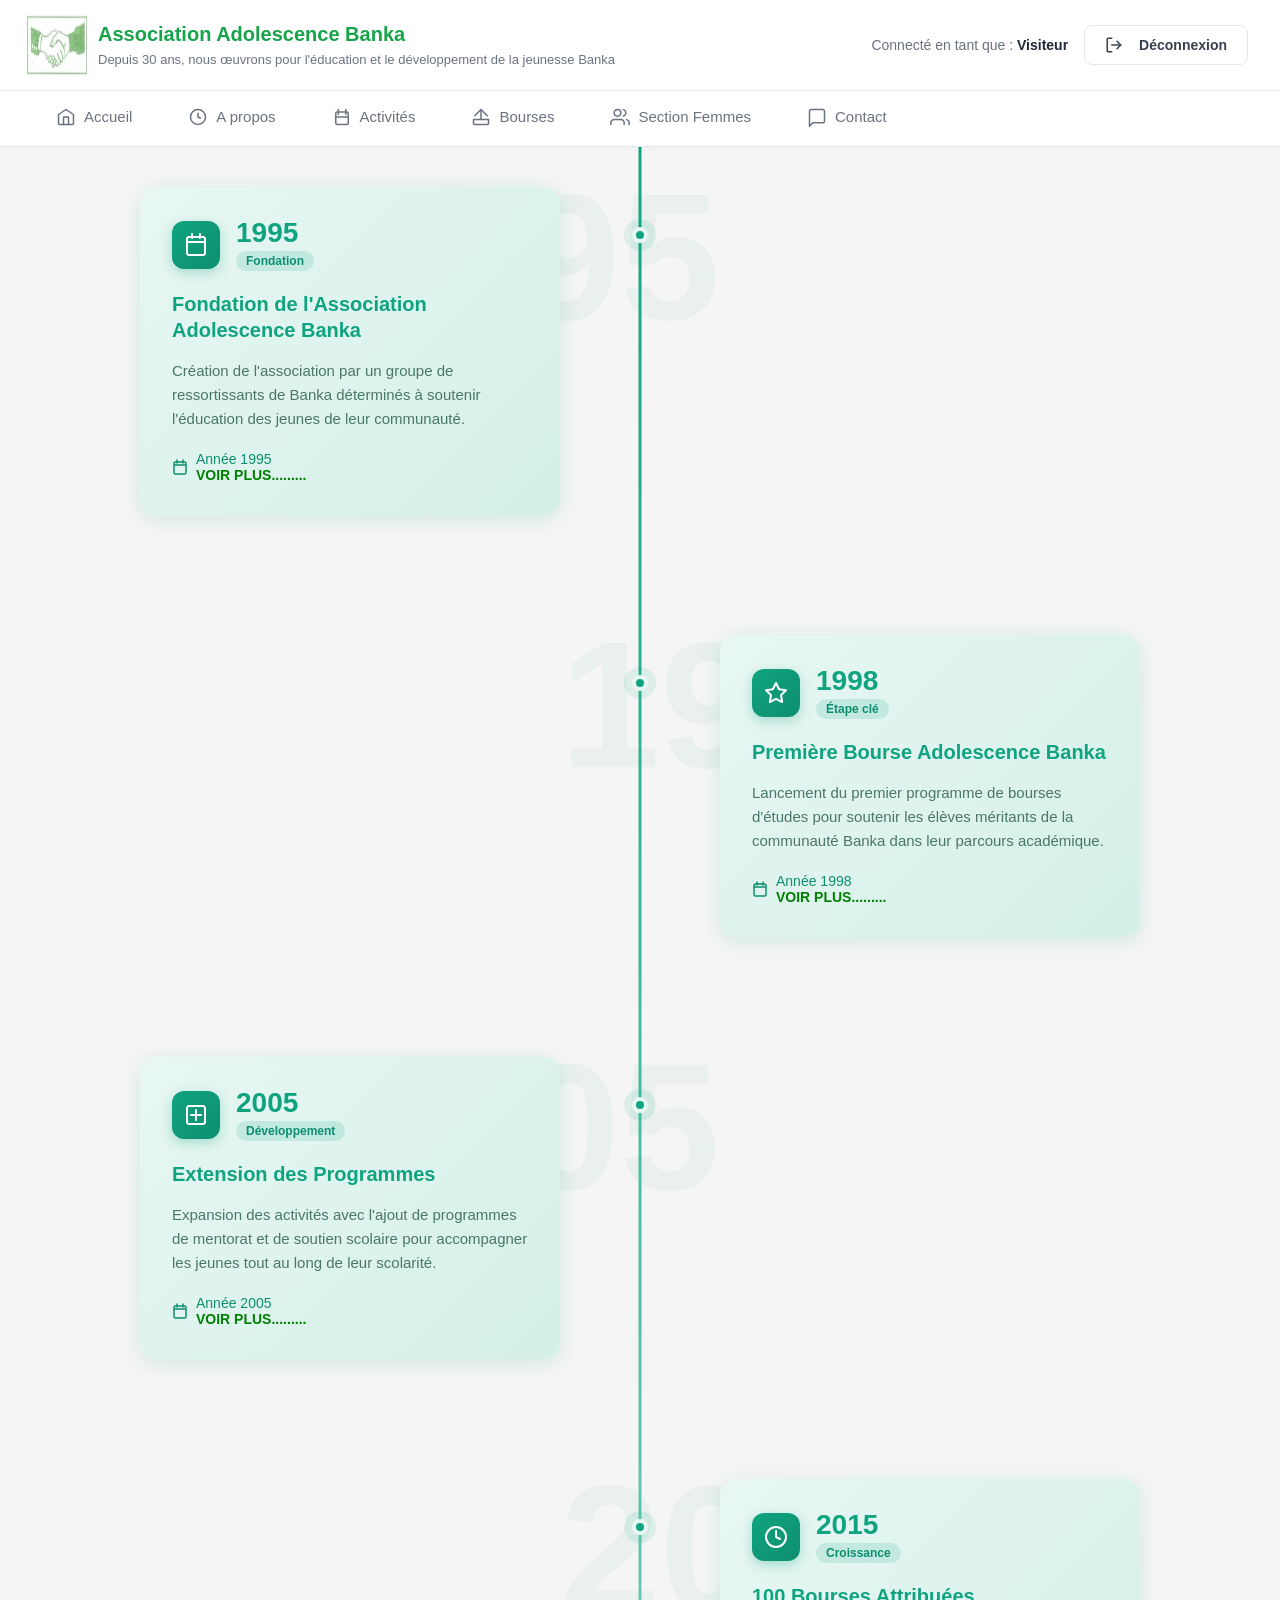
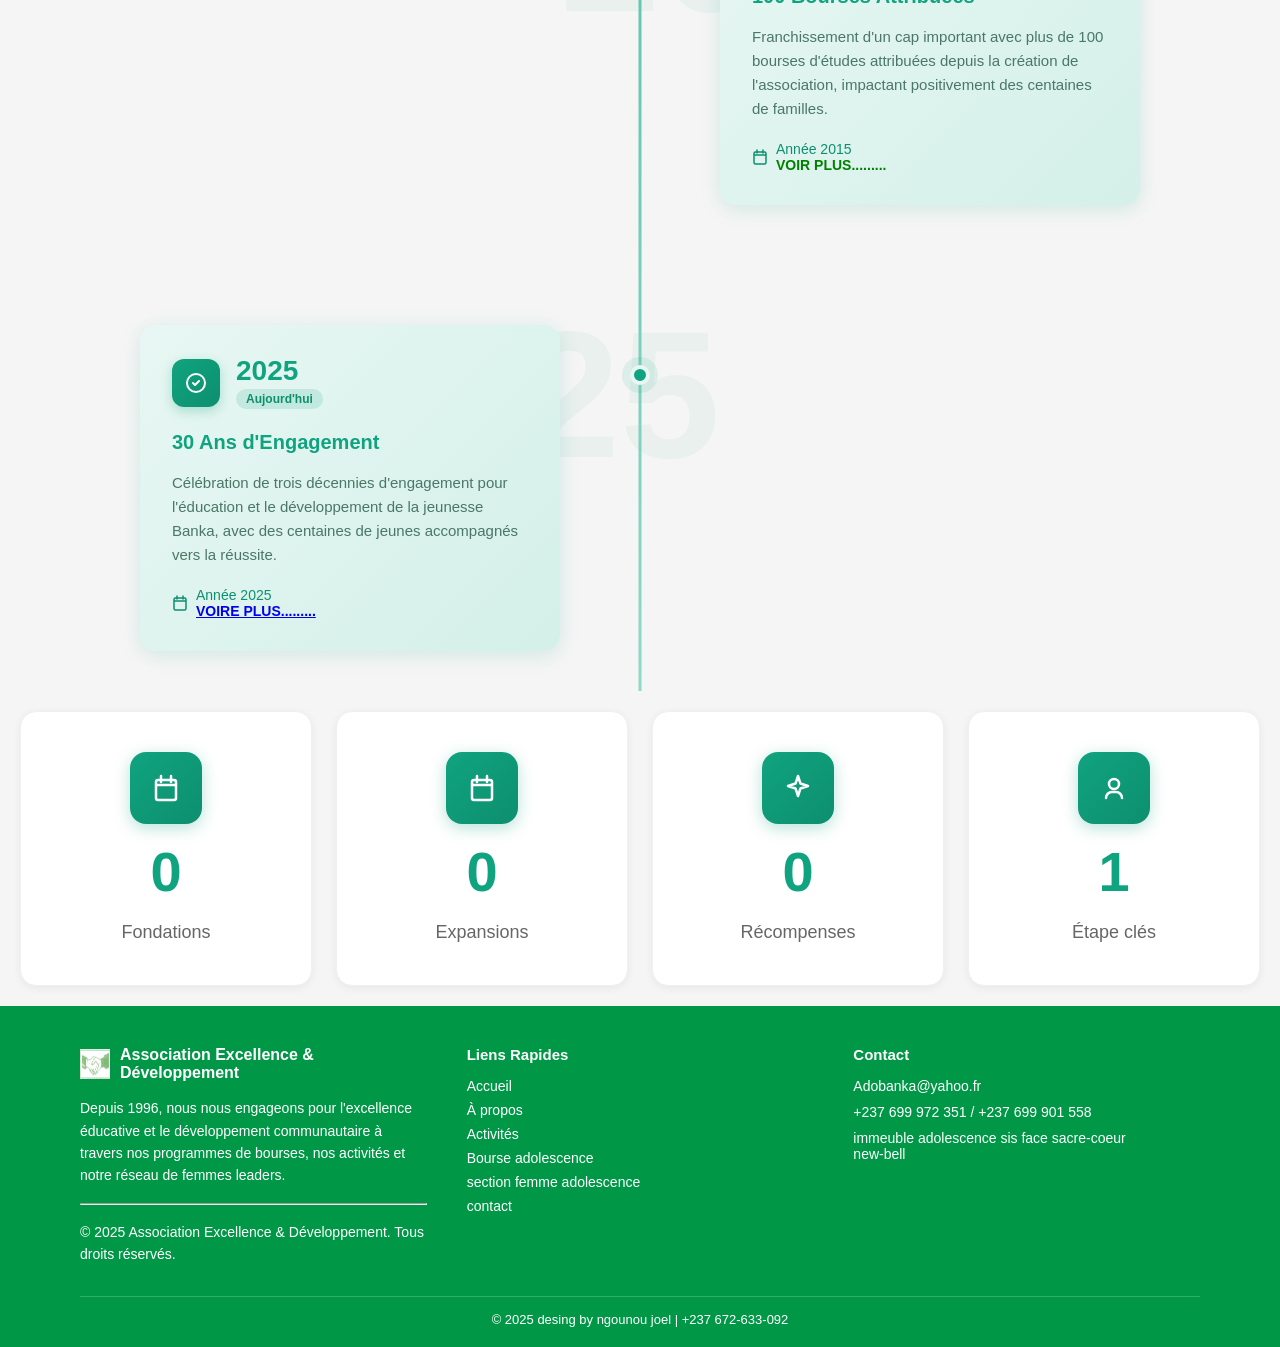
==== A propos-user.html @ 51fce4ed "Initial commit" ====
<!doctype html>
<html lang="fr">
  <head>
    <meta charset="UTF-8" />
    <meta name="viewport" content="width=device-width, initial-scale=1.0" />
    <title>historique Adolescence Banka</title>
    <link rel="stylesheet" href="A propos-user.css">
    <link rel="stylesheet" href="footer-header-user.css">
  </head>
  <body>
    <div id="app">
      <!-- Header -->
      <header class="header">
        <div class="header-container">
          <div class="logo-section">
            <div class="logo-icon">
              <img src="logo adolescence.jpg" alt="" srcset="">
            </div>
            <div class="logo-text">
              <h1 class="logo-title">Association Adolescence Banka</h1>
              <p class="logo-subtitle">Depuis 30 ans, nous œuvrons pour l'éducation et le développement de la jeunesse Banka</p>
            </div>
          </div>
          <div class="user-section">
            <span class="user-label">Connecté en tant que : <strong class="user-name">Visiteur</strong></span>
            <button class="logout-btn" id="logout-btn">
              <svg width="18" height="18" viewBox="0 0 18 18" fill="none" xmlns="http://www.w3.org/2000/svg">
                <path d="M6.75 2.25H3C2.58579 2.25 2.25 2.58579 2.25 3V15C2.25 15.4142 2.58579 15.75 3 15.75H6.75" stroke="currentColor" stroke-width="1.5" stroke-linecap="round" stroke-linejoin="round"/>
                <path d="M12 12.75L15.75 9L12 5.25" stroke="currentColor" stroke-width="1.5" stroke-linecap="round" stroke-linejoin="round"/>
                <path d="M15.75 9H6.75" stroke="currentColor" stroke-width="1.5" stroke-linecap="round" stroke-linejoin="round"/>
              </svg>
              Déconnexion
            </button>
          </div>
        </div>
      </header>

      <!-- Navigation -->
      <nav class="navigation">
        <div class="nav-container">
          <a href="accuille-user.html" class="nav-item active">
            <svg width="20" height="20" viewBox="0 0 20 20" fill="none" xmlns="http://www.w3.org/2000/svg">
              <path d="M2.5 7.5L10 2.5L17.5 7.5V16.25C17.5 16.5815 17.3683 16.8995 17.1339 17.1339C16.8995 17.3683 16.5815 17.5 16.25 17.5H3.75C3.41848 17.5 3.10054 17.3683 2.86612 17.1339C2.6317 16.8995 2.5 16.5815 2.5 16.25V7.5Z" stroke="currentColor" stroke-width="1.5" stroke-linecap="round" stroke-linejoin="round"/>
              <path d="M7.5 17.5V10H12.5V17.5" stroke="currentColor" stroke-width="1.5" stroke-linecap="round" stroke-linejoin="round"/>
            </svg>
            Accueil
          </a>
          <a href="A propos-user.html" class="nav-item">
            <svg width="20" height="20" viewBox="0 0 20 20" fill="none" xmlns="http://www.w3.org/2000/svg">
              <path d="M10 17.5C14.1421 17.5 17.5 14.1421 17.5 10C17.5 5.85786 14.1421 2.5 10 2.5C5.85786 2.5 2.5 5.85786 2.5 10C2.5 14.1421 5.85786 17.5 10 17.5Z" stroke="currentColor" stroke-width="1.5" stroke-linecap="round" stroke-linejoin="round"/>
              <path d="M10 6.25V10L12.5 11.25" stroke="currentColor" stroke-width="1.5" stroke-linecap="round" stroke-linejoin="round"/>
            </svg>
            A propos
          </a>
          <a href="Activiter-user.html" class="nav-item">
            <svg width="20" height="20" viewBox="0 0 20 20" fill="none" xmlns="http://www.w3.org/2000/svg">
              <rect x="3.75" y="5" width="12.5" height="12.5" rx="1.5" stroke="currentColor" stroke-width="1.5" stroke-linecap="round" stroke-linejoin="round"/>
              <path d="M13.75 2.5V7.5" stroke="currentColor" stroke-width="1.5" stroke-linecap="round" stroke-linejoin="round"/>
              <path d="M6.25 2.5V7.5" stroke="currentColor" stroke-width="1.5" stroke-linecap="round" stroke-linejoin="round"/>
              <path d="M3.75 10H16.25" stroke="currentColor" stroke-width="1.5" stroke-linecap="round" stroke-linejoin="round"/>
            </svg>
            Activités
          </a>
          <a href="bource-user.html" class="nav-item">
            <svg width="20" height="20" viewBox="0 0 20 20" fill="none" xmlns="http://www.w3.org/2000/svg">
              <path d="M16.25 8.75L10 2.5L3.75 8.75" stroke="currentColor" stroke-width="1.5" stroke-linecap="round" stroke-linejoin="round"/>
              <path d="M10 2.5V12.5" stroke="currentColor" stroke-width="1.5" stroke-linecap="round" stroke-linejoin="round"/>
              <path d="M2.5 12.5H17.5V16.25C17.5 16.5815 17.3683 16.8995 17.1339 17.1339C16.8995 17.3683 16.5815 17.5 16.25 17.5H3.75C3.41848 17.5 3.10054 17.3683 2.86612 17.1339C2.6317 16.8995 2.5 16.5815 2.5 16.25V12.5Z" stroke="currentColor" stroke-width="1.5" stroke-linecap="round" stroke-linejoin="round"/>
            </svg>
            Bourses
          </a>
          <a href="femmeadolescence-user.html" class="nav-item">
            <svg width="20" height="20" viewBox="0 0 20 20" fill="none" xmlns="http://www.w3.org/2000/svg">
              <path d="M14.1667 17.5V15.8333C14.1667 14.9493 13.8155 14.1014 13.1904 13.4763C12.5652 12.8512 11.7174 12.5 10.8333 12.5H4.16667C3.28261 12.5 2.43476 12.8512 1.80964 13.4763C1.18452 14.1014 0.833336 14.9493 0.833336 15.8333V17.5" stroke="currentColor" stroke-width="1.5" stroke-linecap="round" stroke-linejoin="round"/>
              <path d="M7.50001 9.16667C9.34096 9.16667 10.8333 7.67428 10.8333 5.83333C10.8333 3.99238 9.34096 2.5 7.50001 2.5C5.65906 2.5 4.16667 3.99238 4.16667 5.83333C4.16667 7.67428 5.65906 9.16667 7.50001 9.16667Z" stroke="currentColor" stroke-width="1.5" stroke-linecap="round" stroke-linejoin="round"/>
              <path d="M19.1667 17.5V15.8333C19.1661 15.0948 18.9204 14.3773 18.4679 13.7936C18.0154 13.2099 17.3819 12.793 16.6667 12.6083" stroke="currentColor" stroke-width="1.5" stroke-linecap="round" stroke-linejoin="round"/>
              <path d="M13.3333 2.60834C14.0503 2.79192 14.6858 3.20892 15.1396 3.79359C15.5935 4.37827 15.8398 5.09736 15.8398 5.8375C15.8398 6.57765 15.5935 7.29674 15.1396 7.88141C14.6858 8.46609 14.0503 8.88309 13.3333 9.06667" stroke="currentColor" stroke-width="1.5" stroke-linecap="round" stroke-linejoin="round"/>
            </svg>
            Section Femmes
          </a>
          <a href="contact-user.html" class="nav-item">
            <svg width="20" height="20" viewBox="0 0 20 20" fill="none" xmlns="http://www.w3.org/2000/svg">
              <path d="M17.5 14.1667C17.5 14.6087 17.3244 15.0326 17.0118 15.3452C16.6993 15.6577 16.2754 15.8333 15.8333 15.8333H5.83333L2.5 19.1667V4.16667C2.5 3.72464 2.67559 3.30072 2.98816 2.98816C3.30072 2.67559 3.72464 2.5 4.16667 2.5H15.8333C16.2754 2.5 16.6993 2.67559 17.0118 2.98816C17.3244 3.30072 17.5 3.72464 17.5 4.16667V14.1667Z" stroke="currentColor" stroke-width="1.5" stroke-linecap="round" stroke-linejoin="round"/>
            </svg>
            Contact
          </a>
        </div>
      </nav>

       <div class="timeline">
        <div class="timeline-item">
          <div class="timeline-marker"></div>
          <div class="timeline-content left">
            <div class="timeline-card">
              <div class="card-header">
                <div class="card-icon">
                  <svg width="24" height="24" viewBox="0 0 24 24" fill="none" xmlns="http://www.w3.org/2000/svg">
                    <rect x="3" y="4" width="18" height="18" rx="2" stroke="white" stroke-width="2"/>
                    <line x1="3" y1="9" x2="21" y2="9" stroke="white" stroke-width="2"/>
                    <line x1="8" y1="1" x2="8" y2="5" stroke="white" stroke-width="2" stroke-linecap="round"/>
                    <line x1="16" y1="1" x2="16" y2="5" stroke="white" stroke-width="2" stroke-linecap="round"/>
                  </svg>
                </div>
                <div class="card-year-label">
                  <span class="year-number">1995</span>
                  <span class="year-badge">Fondation</span>
                </div>
              </div>

              <h3 class="card-title">Fondation de l'Association Adolescence Banka</h3>

              <p class="card-description">
                Création de l'association par un groupe de ressortissants de Banka déterminés à soutenir l'éducation des jeunes de leur communauté.
              </p>

              <div class="card-footer">
                <svg width="16" height="16" viewBox="0 0 16 16" fill="none" xmlns="http://www.w3.org/2000/svg">
                  <rect x="2" y="3" width="12" height="12" rx="1.5" stroke="currentColor" stroke-width="1.5"/>
                  <line x1="2" y1="6" x2="14" y2="6" stroke="currentColor" stroke-width="1.5"/>
                  <line x1="5" y1="1" x2="5" y2="4" stroke="currentColor" stroke-width="1.5" stroke-linecap="round"/>
                  <line x1="11" y1="1" x2="11" y2="4" stroke="currentColor" stroke-width="1.5" stroke-linecap="round"/>
                </svg>
                 <STRong><span class="card-date">Année 1995</span><p><a href="#" style="text-decoration: none; color:green;"> VOIR PLUS.........</a></p></STRong>
              </div>
            </div>
            <div class="timeline-year-bg">1995</div>
          </div>
        </div>

        <div class="timeline-item">
          <div class="timeline-marker"></div>
          <div class="timeline-content right">
            <div class="timeline-card">
              <div class="card-header">
                <div class="card-icon">
                  <svg width="24" height="24" viewBox="0 0 24 24" fill="none" xmlns="http://www.w3.org/2000/svg">
                    <path d="M12 2L15.09 8.26L22 9.27L17 14.14L18.18 21.02L12 17.77L5.82 21.02L7 14.14L2 9.27L8.91 8.26L12 2Z" stroke="white" stroke-width="2" stroke-linecap="round" stroke-linejoin="round"/>
                  </svg>
                </div>
                <div class="card-year-label">
                  <span class="year-number">1998</span>
                  <span class="year-badge">Étape clé</span>
                </div>
              </div>

              <h3 class="card-title">Première Bourse Adolescence Banka</h3>

              <p class="card-description">
                Lancement du premier programme de bourses d'études pour soutenir les élèves méritants de la communauté Banka dans leur parcours académique.
              </p>

              <div class="card-footer">
                <svg width="16" height="16" viewBox="0 0 16 16" fill="none" xmlns="http://www.w3.org/2000/svg">
                  <rect x="2" y="3" width="12" height="12" rx="1.5" stroke="currentColor" stroke-width="1.5"/>
                  <line x1="2" y1="6" x2="14" y2="6" stroke="currentColor" stroke-width="1.5"/>
                  <line x1="5" y1="1" x2="5" y2="4" stroke="currentColor" stroke-width="1.5" stroke-linecap="round"/>
                  <line x1="11" y1="1" x2="11" y2="4" stroke="currentColor" stroke-width="1.5" stroke-linecap="round"/>
                </svg>
                <STRong><span class="card-date">Année 1998</span><p><a href="#" style="text-decoration: none; color:green;">VOIR PLUS.........</a></p></STRong>
              </div>
            </div>
            <div class="timeline-year-bg">1998</div>
          </div>
        </div>

        <div class="timeline-item">
          <div class="timeline-marker"></div>
          <div class="timeline-content left">
            <div class="timeline-card">
              <div class="card-header">
                <div class="card-icon">
                  <svg width="24" height="24" viewBox="0 0 24 24" fill="none" xmlns="http://www.w3.org/2000/svg">
                    <path d="M19 21H5C4.46957 21 3.96086 20.7893 3.58579 20.4142C3.21071 20.0391 3 19.5304 3 19V5C3 4.46957 3.21071 3.96086 3.58579 3.58579C3.96086 3.21071 4.46957 3 5 3H19C19.5304 3 20.0391 3.21071 20.4142 3.58579C20.7893 3.96086 21 4.46957 21 5V19C21 19.5304 20.7893 20.0391 20.4142 20.4142C20.0391 20.7893 19.5304 21 19 21Z" stroke="white" stroke-width="2"/>
                    <path d="M12 7V17M7 12H17" stroke="white" stroke-width="2" stroke-linecap="round"/>
                  </svg>
                </div>
                <div class="card-year-label">
                  <span class="year-number">2005</span>
                  <span class="year-badge">Développement</span>
                </div>
              </div>

              <h3 class="card-title">Extension des Programmes</h3>

              <p class="card-description">
                Expansion des activités avec l'ajout de programmes de mentorat et de soutien scolaire pour accompagner les jeunes tout au long de leur scolarité.
              </p>

              <div class="card-footer">
                <svg width="16" height="16" viewBox="0 0 16 16" fill="none" xmlns="http://www.w3.org/2000/svg">
                  <rect x="2" y="3" width="12" height="12" rx="1.5" stroke="currentColor" stroke-width="1.5"/>
                  <line x1="2" y1="6" x2="14" y2="6" stroke="currentColor" stroke-width="1.5"/>
                  <line x1="5" y1="1" x2="5" y2="4" stroke="currentColor" stroke-width="1.5" stroke-linecap="round"/>
                  <line x1="11" y1="1" x2="11" y2="4" stroke="currentColor" stroke-width="1.5" stroke-linecap="round"/>
                </svg>
                <STRong><span class="card-date">Année 2005</span><p><a href="#" style="text-decoration: none; color:green;">VOIR PLUS.........</a></p></STRong>
              </div>
            </div>
            <div class="timeline-year-bg">2005</div>
          </div>
        </div>

        <div class="timeline-item">
          <div class="timeline-marker"></div>
          <div class="timeline-content right">
            <div class="timeline-card">
              <div class="card-header">
                <div class="card-icon">
                  <svg width="24" height="24" viewBox="0 0 24 24" fill="none" xmlns="http://www.w3.org/2000/svg">
                    <circle cx="12" cy="12" r="10" stroke="white" stroke-width="2"/>
                    <path d="M12 6V12L16 14" stroke="white" stroke-width="2" stroke-linecap="round"/>
                  </svg>
                </div>
                <div class="card-year-label">
                  <span class="year-number">2015</span>
                  <span class="year-badge">Croissance</span>
                </div>
              </div>

              <h3 class="card-title">100 Bourses Attribuées</h3>

              <p class="card-description">
                Franchissement d'un cap important avec plus de 100 bourses d'études attribuées depuis la création de l'association, impactant positivement des centaines de familles.
              </p>

              <div class="card-footer">
                <svg width="16" height="16" viewBox="0 0 16 16" fill="none" xmlns="http://www.w3.org/2000/svg">
                  <rect x="2" y="3" width="12" height="12" rx="1.5" stroke="currentColor" stroke-width="1.5"/>
                  <line x1="2" y1="6" x2="14" y2="6" stroke="currentColor" stroke-width="1.5"/>
                  <line x1="5" y1="1" x2="5" y2="4" stroke="currentColor" stroke-width="1.5" stroke-linecap="round"/>
                  <line x1="11" y1="1" x2="11" y2="4" stroke="currentColor" stroke-width="1.5" stroke-linecap="round"/>
                </svg>
                <STRong><span class="card-date">Année 2015</span><p><a href="#" style="text-decoration: none; color:green;">VOIR PLUS.........</a></p></STRong>
              </div>
            </div>
            <div class="timeline-year-bg">2015</div>
          </div>
        </div>

        <div class="timeline-item">
          <div class="timeline-marker active"></div>
          <div class="timeline-content left">
            <div class="timeline-card">
              <div class="card-header">
                <div class="card-icon">
                  <svg width="24" height="24" viewBox="0 0 24 24" fill="none" xmlns="http://www.w3.org/2000/svg">
                    <path d="M21 12C21 16.9706 16.9706 21 12 21C7.02944 21 3 16.9706 3 12C3 7.02944 7.02944 3 12 3C16.9706 3 21 7.02944 21 12Z" stroke="white" stroke-width="2"/>
                    <path d="M9 12L11 14L15 10" stroke="white" stroke-width="2" stroke-linecap="round" stroke-linejoin="round"/>
                  </svg>
                </div>
                <div class="card-year-label">
                  <span class="year-number">2025</span>
                  <span class="year-badge">Aujourd'hui</span>
                </div>
              </div>

              <h3 class="card-title">30 Ans d'Engagement</h3>

              <p class="card-description">
                Célébration de trois décennies d'engagement pour l'éducation et le développement de la jeunesse Banka, avec des centaines de jeunes accompagnés vers la réussite.
              </p>

              <div class="card-footer">
                <svg width="16" height="16" viewBox="0 0 16 16" fill="none" xmlns="http://www.w3.org/2000/svg">
                  <rect x="2" y="3" width="12" height="12" rx="1.5" stroke="currentColor" stroke-width="1.5"/>
                  <line x1="2" y1="6" x2="14" y2="6" stroke="currentColor" stroke-width="1.5"/>
                  <line x1="5" y1="1" x2="5" y2="4" stroke="currentColor" stroke-width="1.5" stroke-linecap="round"/>
                  <line x1="11" y1="1" x2="11" y2="4" stroke="currentColor" stroke-width="1.5" stroke-linecap="round"/>
                </svg>
                <STRong><span class="card-date">Année 2025</span><p><a href="#">VOIRE PLUS.........</a></p></STRong>
              </div>
            </div>
            <div class="timeline-year-bg">2025</div>
          </div>
        </div>
      </div>
    </main>
        <main class="stats-container">
      <div class="stats-grid">
        <div class="stat-card">
          <div class="stat-icon">
            <svg width="32" height="32" viewBox="0 0 32 32" fill="none" xmlns="http://www.w3.org/2000/svg">
              <rect x="6" y="8" width="20" height="20" rx="2" stroke="white" stroke-width="2.5"/>
              <line x1="6" y1="13" x2="26" y2="13" stroke="white" stroke-width="2.5"/>
              <line x1="11" y1="4" x2="11" y2="10" stroke="white" stroke-width="2.5" stroke-linecap="round"/>
              <line x1="21" y1="4" x2="21" y2="10" stroke="white" stroke-width="2.5" stroke-linecap="round"/>
            </svg>
          </div>
          <div class="stat-number">1</div>
          <div class="stat-label">Fondations</div>
        </div>

        <div class="stat-card">
          <div class="stat-icon">
            <svg width="32" height="32" viewBox="0 0 32 32" fill="none" xmlns="http://www.w3.org/2000/svg">
              <rect x="6" y="8" width="20" height="20" rx="2" stroke="white" stroke-width="2.5"/>
              <line x1="6" y1="13" x2="26" y2="13" stroke="white" stroke-width="2.5"/>
              <line x1="11" y1="4" x2="11" y2="10" stroke="white" stroke-width="2.5" stroke-linecap="round"/>
              <line x1="21" y1="4" x2="21" y2="10" stroke="white" stroke-width="2.5" stroke-linecap="round"/>
            </svg>
          </div>
          <div class="stat-number">2</div>
          <div class="stat-label">Expansions</div>
        </div>

        <div class="stat-card">
          <div class="stat-icon">
            <svg width="32" height="32" viewBox="0 0 32 32" fill="none" xmlns="http://www.w3.org/2000/svg">
              <path d="M16 4L18.472 11.528L26 14L18.472 16.472L16 24L13.528 16.472L6 14L13.528 11.528L16 4Z" stroke="white" stroke-width="2.5" stroke-linecap="round" stroke-linejoin="round"/>
            </svg>
          </div>
          <div class="stat-number">2</div>
          <div class="stat-label">Récompenses</div>
        </div>

        <div class="stat-card">
          <div class="stat-icon">
            <svg width="32" height="32" viewBox="0 0 32 32" fill="none" xmlns="http://www.w3.org/2000/svg">
              <circle cx="16" cy="12" r="5" stroke="white" stroke-width="2.5"/>
              <path d="M8 26C8 22.6863 10.6863 20 14 20H18C21.3137 20 24 22.6863 24 26" stroke="white" stroke-width="2.5" stroke-linecap="round"/>
            </svg>
          </div>
          <div class="stat-number">4</div>
          <div class="stat-label">Étape clés</div>
        </div>
      </div>
    </main>
  
 <!-- Footer -->
<footer>
  <div class="footer-container">
    <!-- Bloc logo + description -->
    <div class="footer-about">
      <div class="footer-logo">
        <img src="logo adolescence.jpg" alt="" srcset="">
        <span>Association Excellence & Développement</span>
      </div>
      <p>
        Depuis 1996, nous nous engageons pour l'excellence éducative et le développement
        communautaire à travers nos programmes de bourses, nos activités et notre réseau
        de femmes leaders.
      </p><br/><hr/><br/>
      <p>&copy; 2025 Association Excellence & Développement. Tous droits réservés.</p>
    </div>

    <!-- Liens rapides -->
    <div class="footer-links">
      <h4>Liens Rapides</h4>
      <ul>
        <li><a href="accuille-user.html">Accueil</a></li>
        <li><a href="A propos-user.html">À propos</a></li>
        <li><a href="Activiter-user.html">Activités</a></li>
        <li><a href="bource-user.html">Bourse adolescence</a></li>
        <li><a href="femmeadolescence-user.html">section femme adolescence</a></li>
        <li><a href="contact-user.html">contact</a></li>
      </ul>
    </div>

    <!-- Contact -->
    <div class="footer-contact">
      <h4>Contact</h4>
      <p>Adobanka@yahoo.fr</p>
      <p>+237 699 972 351 / +237 699 901 558</p>
      <p>immeuble adolescence sis face  sacre-coeur<br>new-bell</p>
    </div>
  </div>

  <!-- Copyright -->
  <div class="footer-bottom">
    <p>&copy; 2025 desing by ngounou joel | +237 672-633-092</p>
  </div>
</footer>

<script src="a propos-user.js"></script>
<script src="footer-header-user.js"></script>
</body>
</html>
---- A propos-user.css ----
histoire-container {
  max-width: 1200px;
  margin: 0 auto;
  padding: 60px 24px 80px;
}

.histoire-header {
  text-align: center;
  margin-bottom: 80px;
}

.histoire-title {
  font-size: 48px;
  font-weight: 600;
  color: #10A37F;
  margin-bottom: 16px;
  line-height: 1.2;
}

.histoire-subtitle {
  font-size: 16px;
  color: #666;
  line-height: 1.6;
  max-width: 700px;
  margin: 0 auto;
}

.timeline {
  position: relative;
  max-width: 1000px;
  margin: 0 auto;
  padding: 40px 0;
}

.timeline::before {
  content: '';
  position: absolute;
  left: 50%;
  transform: translateX(-50%);
  top: 0;
  bottom: 0;
  width: 3px;
  background: linear-gradient(to bottom, #10A37F 0%, #8FD9C6 100%);
}

.timeline-item {
  position: relative;
  margin-bottom: 120px;
}

.timeline-item:last-child {
  margin-bottom: 0;
}

.timeline-marker {
  position: absolute;
  left: 50%;
  top: 40px;
  transform: translateX(-50%);
  width: 16px;
  height: 16px;
  border-radius: 50%;
  background-color: #10A37F;
  border: 4px solid #E8F7F3;
  z-index: 10;
  box-shadow: 0 0 0 8px rgba(16, 163, 127, 0.1);
}

.timeline-marker.active {
  width: 20px;
  height: 20px;
  animation: pulse 2s infinite;
}

@keyframes pulse {
  0%, 100% {
    box-shadow: 0 0 0 8px rgba(16, 163, 127, 0.1);
  }
  50% {
    box-shadow: 0 0 0 16px rgba(16, 163, 127, 0.1);
  }
}

.timeline-content {
  position: relative;
  width: 48%;
}

.timeline-content.left {
  margin-right: auto;
  padding-right: 60px;
}

.timeline-content.right {
  margin-left: auto;
  padding-left: 60px;
}

.timeline-card {
  background: linear-gradient(135deg, #E8F7F3 0%, #D4F0E9 100%);
  border-radius: 16px;
  padding: 32px;
  box-shadow: 0 4px 20px rgba(16, 163, 127, 0.15);
  position: relative;
  transition: transform 0.3s, box-shadow 0.3s;
}

.timeline-card:hover {
  transform: translateY(-4px);
  box-shadow: 0 8px 30px rgba(16, 163, 127, 0.25);
}

.card-header {
  display: flex;
  align-items: center;
  gap: 16px;
  margin-bottom: 20px;
}

.card-icon {
  width: 48px;
  height: 48px;
  background: linear-gradient(135deg, #10A37F 0%, #0D8F6F 100%);
  border-radius: 12px;
  display: flex;
  align-items: center;
  justify-content: center;
  flex-shrink: 0;
  box-shadow: 0 4px 12px rgba(16, 163, 127, 0.3);
}

.card-year-label {
  display: flex;
  flex-direction: column;
  gap: 4px;
}

.year-number {
  font-size: 28px;
  font-weight: 700;
  color: #10A37F;
  line-height: 1;
}

.year-badge {
  font-size: 12px;
  font-weight: 600;
  color: #0D8F6F;
  background-color: rgba(16, 163, 127, 0.15);
  padding: 3px 10px;
  border-radius: 12px;
  display: inline-block;
  width: fit-content;
}

.card-title {
  font-size: 20px;
  font-weight: 600;
  color: #10A37F;
  margin-bottom: 16px;
  line-height: 1.3;
}

.card-description {
  font-size: 15px;
  color: #4A7766;
  line-height: 1.6;
  margin-bottom: 20px;
}

.card-footer {
  display: flex;
  align-items: center;
  gap: 8px;
  color: #0D8F6F;
  font-size: 14px;
}

.card-footer svg {
  width: 16px;
  height: 16px;
  color: #0D8F6F;
}

.card-date {
  font-weight: 500;
}

.timeline-year-bg {
  position: absolute;
  font-size: 180px;
  font-weight: 900;
  color: rgba(16, 163, 127, 0.05);
  z-index: -1;
  user-select: none;
  pointer-events: none;
  line-height: 1;
}

.timeline-content.left .timeline-year-bg {
  right: -100px;
  top: -20px;
}

.timeline-content.right .timeline-year-bg {
  left: -100px;
  top: -20px;
}

.stats-container {
  width: 100%;
  max-width: 1400px;
  margin: 0 auto;
}

.stats-grid {
  display: grid;
  grid-template-columns: repeat(auto-fit, minmax(280px, 1fr));
  gap: 24px;
  padding: 20px;
}

.stat-card {
  background: white;
  border-radius: 16px;
  padding: 40px 32px;
  display: flex;
  flex-direction: column;
  align-items: center;
  gap: 20px;
  box-shadow: 0 2px 8px rgba(0, 0, 0, 0.06);
  transition: all 0.3s ease;
  border: 1px solid #f0f0f0;
}

.stat-card:hover {
  transform: translateY(-4px);
  box-shadow: 0 8px 24px rgba(16, 163, 127, 0.15);
  border-color: #10A37F;
}

.stat-icon {
  width: 72px;
  height: 72px;
  background: linear-gradient(135deg, #10A37F 0%, #0D8F6F 100%);
  border-radius: 16px;
  display: flex;
  align-items: center;
  justify-content: center;
  box-shadow: 0 4px 16px rgba(16, 163, 127, 0.3);
  transition: transform 0.3s ease;
}

.stat-card:hover .stat-icon {
  transform: scale(1.05);
}

.stat-icon svg {
  width: 32px;
  height: 32px;
}

.stat-number {
  font-size: 56px;
  font-weight: 700;
  color: #10A37F;
  line-height: 1;
  transition: transform 0.3s ease;
}

.stat-card:hover .stat-number {
  transform: scale(1.1);
}

.stat-label {
  font-size: 18px;
  font-weight: 500;
  color: #666;
  text-align: center;
  line-height: 1.4;
}

@media (max-width: 1024px) {
  .stats-grid {
    grid-template-columns: repeat(2, 1fr);
  }
}

@media (max-width: 640px) {
  .stats-grid {
    grid-template-columns: 1fr;
    gap: 16px;
    padding: 10px;
  }

  .stat-card {
    padding: 32px 24px;
  }

  .stat-icon {
    width: 64px;
    height: 64px;
  }

  .stat-icon svg {
    width: 28px;
    height: 28px;
  }

  .stat-number {
    font-size: 48px;
  }

  .stat-label {
    font-size: 16px;
  }
}

@keyframes fadeInUp {
  from {
    opacity: 0;
    transform: translateY(30px);
  }
  to {
    opacity: 1;
    transform: translateY(0);
  }
}

.stat-card {
  animation: fadeInUp 0.6s ease backwards;
}

.stat-card:nth-child(1) {
  animation-delay: 0.1s;
}

.stat-card:nth-child(2) {
  animation-delay: 0.2s;
}

.stat-card:nth-child(3) {
  animation-delay: 0.3s;
}

.stat-card:nth-child(4) {
  animation-delay: 0.4s;
}


@media (max-width: 768px) {
  .histoire-title {
    font-size: 32px;
  }

  .histoire-subtitle {
    font-size: 14px;
  }

  .timeline::before {
    left: 24px;
  }

  .timeline-marker {
    left: 24px;
  }

  .timeline-item {
    margin-bottom: 80px;
  }

  .timeline-content {
    width: 100%;
    padding-left: 60px;
    padding-right: 0;
  }

  .timeline-content.left,
  .timeline-content.right {
    margin: 0;
    padding-left: 60px;
    padding-right: 0;
  }

  .timeline-card {
    padding: 24px;
  }

  .card-header {
    flex-direction: column;
    align-items: flex-start;
    gap: 12px;
  }

  .year-number {
    font-size: 24px;
  }

  .card-title {
    font-size: 18px;
  }

  .card-description {
    font-size: 14px;
  }

  .timeline-year-bg {
    display: none;
  }
}

@media (max-width: 480px) {
  .histoire-container {
    padding: 40px 16px 60px;
  }

  .histoire-header {
    margin-bottom: 60px;
  }

  .histoire-title {
    font-size: 28px;
  }

  .card-icon {
    width: 40px;
    height: 40px;
  }

  .card-icon svg {
    width: 20px;
    height: 20px;
  }
}
---- footer-header-user.css ----
*{
  margin: 0;
  padding: 0;
  box-sizing: border-box;
}

.navigation {
  background: white;
  border-bottom: 1px solid #E5E7EB;
  position: sticky;
  top: 0;
  z-index: 100;
  box-shadow: 0 2px 4px rgba(0, 0, 0, 0.02);
}

.nav-container {
  max-width: 1400px;
  margin: 0 auto;
  padding: 0 32px;
  display: flex;
  gap: 8px;
  overflow-x: auto;
  scrollbar-width: none;
}

.nav-container::-webkit-scrollbar {
  display: none;
}

.nav-item {
  display: flex;
  align-items: center;
  gap: 8px;
  padding: 16px 24px;
  font-size: 15px;
  font-weight: 500;
  color: #6B7280;
  text-decoration: none;
  border-bottom: 3px solid transparent;
  transition: all 0.2s ease;
  white-space: nowrap;
  position: relative;
}

.nav-item:hover {
  color: #16A34A;
  background: #F0FDF4;
}

.nav-item.active {
  background: #16A34A;
  color: white;
  border-radius: 12px;
  margin: 8px 0;
  padding: 16px 24px;
  border-bottom: none;
}

.nav-item.active svg {
  stroke: white;
}
.user-section {
  display: flex;
  align-items: center;
  gap: 1rem;
  flex-shrink: 0;
}

.user-label {
  font-size: 14px;
  color: #6B7280;
  white-space: nowrap;
}

.user-name {
  color: #1F2937;
  font-weight: 600;
}

.logout-btn {
  display: flex;
  align-items: center;
  gap: 1rem;
  padding: 10px 20px;
  background: white;
  border: 1.5px solid #E5E7EB;
  border-radius: 8px;
  font-size: 14px;
  font-weight: 600;
  color: #374151;
  cursor: pointer;
  transition: all 0.2s ease;
  white-space: nowrap;
}

.logout-btn:hover {
  background: #FEF2F2;
  border-color: #FCA5A5;
  color: #DC2626;
  transform: translateY(-1px);
  box-shadow: 0 4px 8px rgba(0, 0, 0, 0.08);
}

.logout-btn svg {
  transition: transform 0.2s ease;
}

.logout-btn:hover svg {
  transform: translateX(2px);
}

body {
  font-family: -apple-system, BlinkMacSystemFont, 'Segoe UI', Roboto, 'Helvetica Neue', Arial, sans-serif;
  background: #F5F5F5;
  min-height: 100vh;
}

#app {
  min-height: 100vh;
  display: flex;
  flex-direction: column;
}

.header {
  background: white;
  border-bottom: 1px solid #E5E7EB;
  padding: 20px 0;
}

.header-container {
  max-width: 1400px;
  margin: 0 auto;
  padding: 0 32px;
  display: flex;
  justify-content: space-between;
  align-items: center;
  gap: 24px;
}

.logo-section {
  display: flex;
  align-items: center;
  gap: 16px;
  flex: 1;
}

.logo-icon {
  flex-shrink: 0;
  width: 50px;
  height: 50px;
  background: #16A34A;
  border-radius: 12px;
  display: flex;
  align-items: center;
  justify-content: center;
  transition: transform 0.3s ease;
}

.logo-icon img{
  height: 60px;
  width: 60px;
}

.logo-icon:hover {
  transform: rotate(5deg) scale(1.05);
}

.logo-text {
  flex: 1;
  min-width: 0;
}

.logo-title {
  font-size: 20px;
  font-weight: 600;
  color: #16A34A;
  margin: 0;
  line-height: 1.3;
}

.logo-subtitle {
  font-size: 13px;
  color: #6B7280;
  margin: 4px 0 0 0;
  line-height: 1.4;
}
/* Footer */
footer {
  background: #009846; /* vert principal */
  color: #fff;
  padding: 40px 80px 20px;
  font-size: 14px;
}

.footer-container {
  display: flex;
  justify-content: space-between;
  align-items: flex-start;
  flex-wrap: wrap;
  gap: 40px;
}

.footer-about {
  flex: 1;
  min-width: 250px;
}

.footer-logo {
  display: flex;
  align-items: center;
  margin-bottom: 15px;
}

.footer-logo img {
  width: 30px;
  height: 30px;
  margin-right: 10px;
}

.footer-logo span {
  font-size: 16px;
  font-weight: bold;
}

.footer-about p {
  line-height: 1.6;
  font-size: 14px;
}

.footer-links,
.footer-contact {
  flex: 1;
  min-width: 200px;
}

.footer-links h4,
.footer-contact h4 {
  font-size: 15px;
  font-weight: bold;
  margin-bottom: 15px;
}

.footer-links ul {
  list-style: none;
}

.footer-links ul li {
  margin-bottom: 8px;
}

.footer-links ul li a {
  color: #fff;
  text-decoration: none;
  transition: 0.3s;
}

.footer-links ul li a:hover {
  text-decoration: underline;
}

.footer-contact p {
  margin-bottom: 10px;
}

.footer-bottom {
  margin-top: 30px;
  text-align: center;
  font-size: 13px;
  border-top: 1px solid rgba(255, 255, 255, 0.2);
  padding-top: 15px;
}

/* --- Animation de transition de page --- */
.page-transition {
  position: fixed;
  top: 0; left: 0; width: 100vw; height: 100vh;
  background: linear-gradient(90deg, #E8F5E9 0%, #4CAF50 100%);
  z-index: 9999;
  pointer-events: none;
  opacity: 0;
  transform: translateX(0);
  transition: opacity 0.5s, transform 0.7s cubic-bezier(.77,0,.18,1);
  display: flex;
  align-items: center;
  justify-content: center;
}

.page-transition.active {
  opacity: 1;
  transform: translateX(0);
  pointer-events: auto;
}

.page-transition-leave {
  opacity: 1;
  transform: translateX(0);
  animation: pageLeave 0.7s forwards;
}

@keyframes pageLeave {
  0% { opacity: 1; transform: translateX(0);}
  60% { opacity: 1; transform: translateX(-10vw);}
  100% { opacity: 0; transform: translateX(-100vw);}
}

.page-transition-enter {
  opacity: 0;
  transform: translateX(100vw);
  animation: pageEnter 0.7s forwards;
}

@keyframes pageEnter {
  0% { opacity: 0; transform: translateX(100vw);}
  40% { opacity: 1; transform: translateX(10vw);}
  100% { opacity: 1; transform: translateX(0);}
}

/* Optionnel : texte ou icône au centre pendant la transition */
.page-transition-content {
  font-size: 2em;
  color: #388E3C;
  font-weight: 700;
  letter-spacing: 2px;
  opacity: 0.8;
}

/* --- Couleurs de fond selon l'onglet/page --- */
body.page-accueil {
  background: linear-gradient(135deg, #E8F5E9 0%, #C8E6C9 100%);
}
body.page-contact {
  background: linear-gradient(135deg, #F4FFF4 0%, #E8F5E9 100%);
}
body.page-femme {
  background: linear-gradient(135deg, #E8F5E9 0%, #A5D6A7 100%);
}
body.page-bourse {
  background: linear-gradient(135deg, #E8F5E9 0%, #81C784 100%);
}
body.page-activite {
  background: linear-gradient(135deg, #E8F5E9 0%, #AED581 100%);
}
body.page-apropos {
  background: linear-gradient(135deg, #F4FFF4 0%, #C8E6C9 100%);
}

/* --- Couleur du menu navigation selon la page --- */
body.page-accueil .navigation {
  background: linear-gradient(90deg, #E8F5E9 0%, #C8E6C9 100%);
}
body.page-contact .navigation {
  background: linear-gradient(90deg, #F4FFF4 0%, #E8F5E9 100%);
}
body.page-femme .navigation {
  background: linear-gradient(90deg, #E8F5E9 0%, #A5D6A7 100%);
}
body.page-bourse .navigation {
  background: linear-gradient(90deg, #E8F5E9 0%, #81C784 100%);
}
body.page-activite .navigation {
  background: linear-gradient(90deg, #E8F5E9 0%, #AED581 100%);
}
body.page-apropos .navigation {
  background: linear-gradient(90deg, #F4FFF4 0%, #C8E6C9 100%);
}

/* Onglet actif : couleur verte selon la page */
body.page-accueil .nav-item.active,
body.page-contact .nav-item.active,
body.page-femme .nav-item.active,
body.page-bourse .nav-item.active,
body.page-activite .nav-item.active,
body.page-apropos .nav-item.active {
  background: linear-gradient(90deg, #16A34A 0%, #4CAF50 100%);
  color: #fff;
  border-radius: 12px;
  margin: 8px 0;
  padding: 16px 24px;
  border-bottom: none;
  box-shadow: 0 2px 8px rgba(76,175,80,0.10);
}

body.page-accueil .nav-item.active svg,
body.page-contact .nav-item.active svg,
body.page-femme .nav-item.active svg,
body.page-bourse .nav-item.active svg,
body.page-activite .nav-item.active svg,
body.page-apropos .nav-item.active svg {
  stroke: #fff;
}
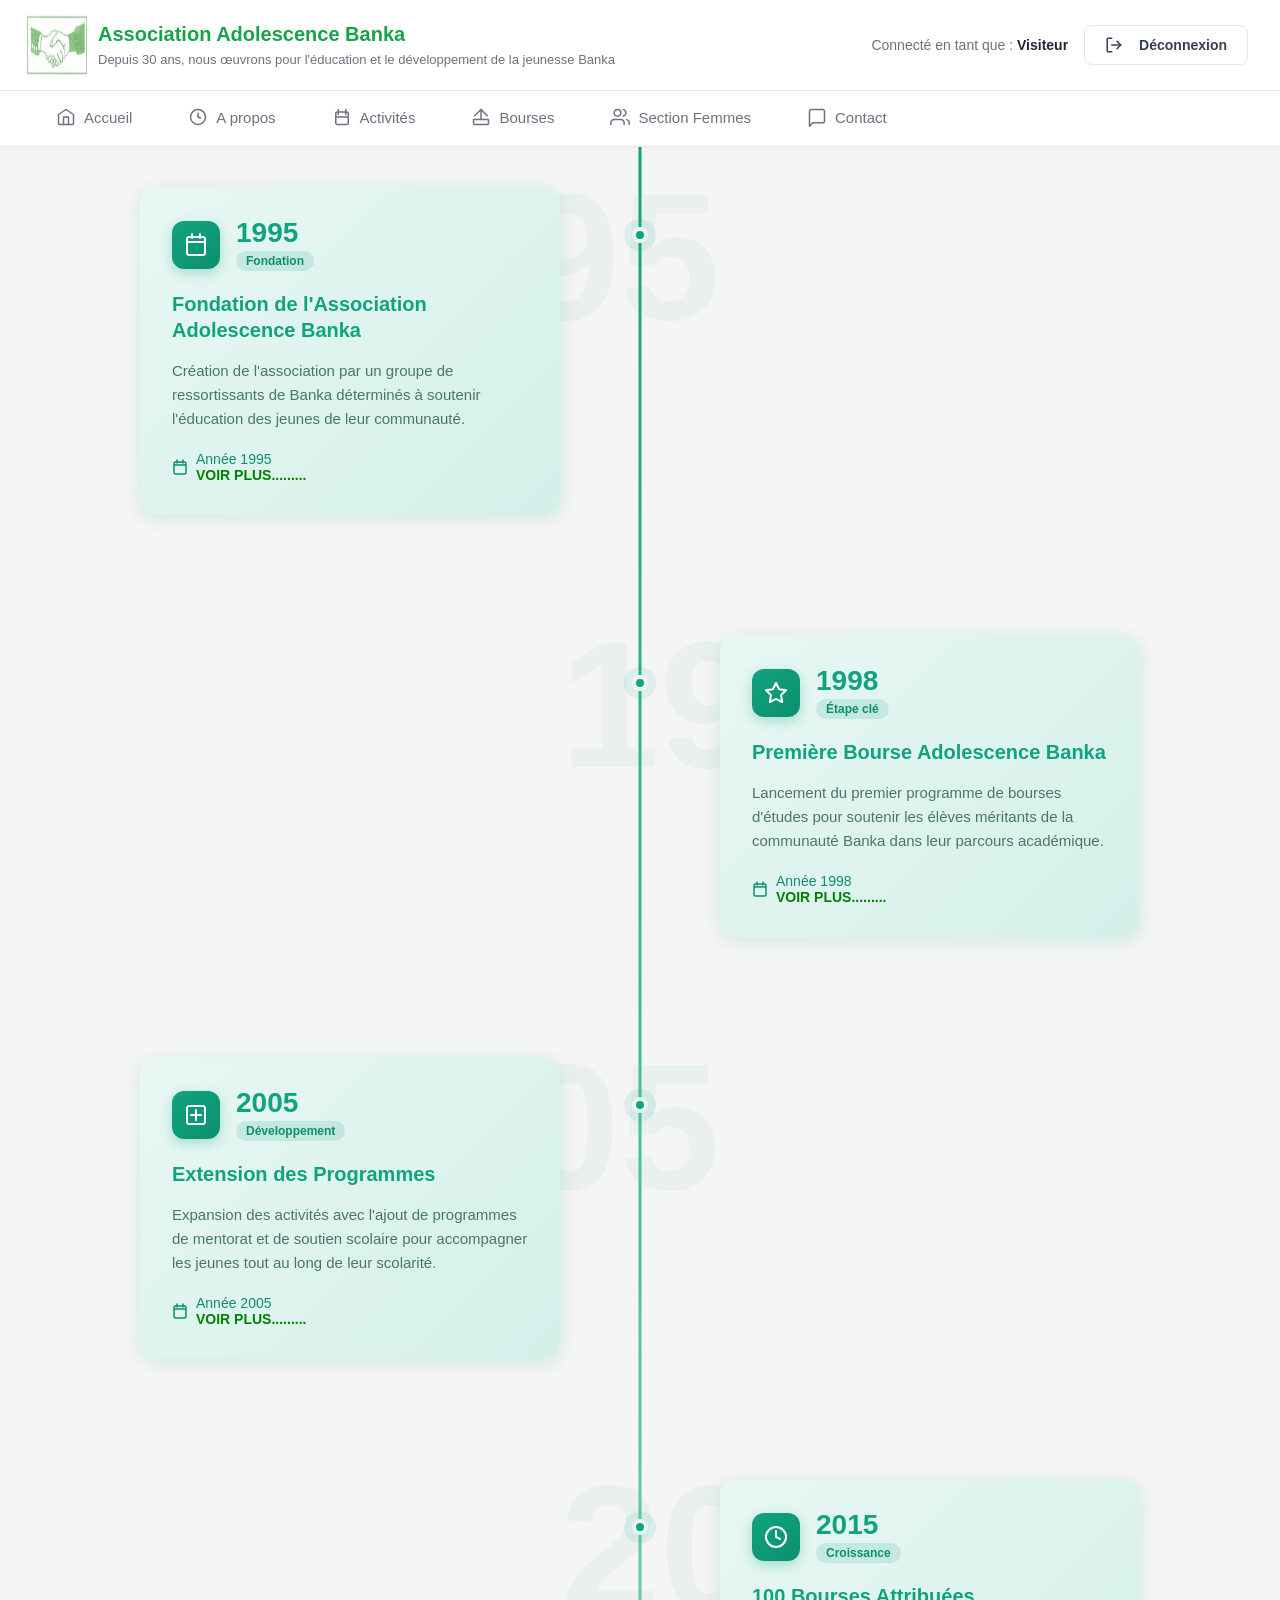
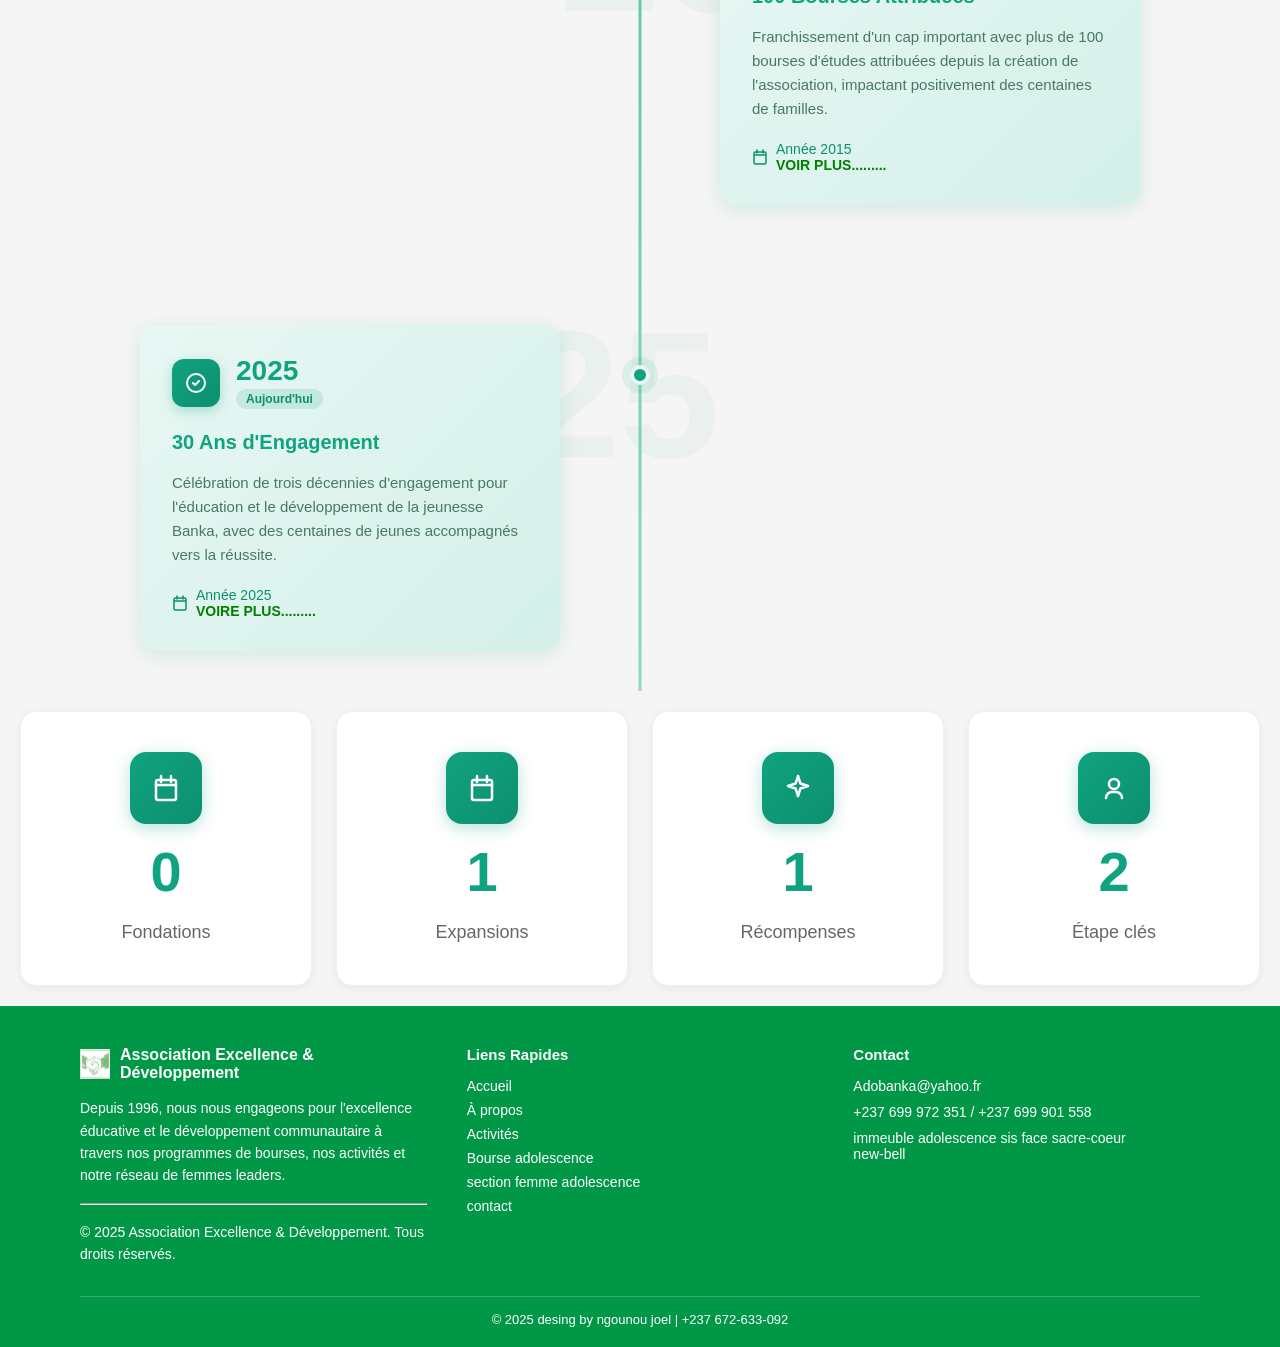
==== commit 6cea333f: "mise ajour de galerie" ====
--- a/A propos-user.html
+++ b/A propos-user.html
@@ -267,7 +267,7 @@
                   <line x1="5" y1="1" x2="5" y2="4" stroke="currentColor" stroke-width="1.5" stroke-linecap="round"/>
                   <line x1="11" y1="1" x2="11" y2="4" stroke="currentColor" stroke-width="1.5" stroke-linecap="round"/>
                 </svg>
-                <STRong><span class="card-date">Année 2025</span><p><a href="#">VOIRE PLUS.........</a></p></STRong>
+                <STRong><span class="card-date">Année 2025</span><p><a href="#" style="text-decoration: none; color:green;">VOIRE PLUS.........</a></p></STRong>
               </div>
             </div>
             <div class="timeline-year-bg">2025</div>
--- a/footer-header-user.css
+++ b/footer-header-user.css
@@ -184,6 +184,135 @@
   margin: 4px 0 0 0;
   line-height: 1.4;
 }
+
+@media (max-width: 768px) {
+  .header-container {
+    flex-direction: column;
+    align-items: flex-start;
+    gap: 16px;
+  }
+
+  .user-section {
+    width: 100%;
+    justify-content: space-between;
+  }
+
+  .logo-title {
+    font-size: 18px;
+  }
+
+  .logo-subtitle {
+    font-size: 12px;
+  }
+
+  .logo-icon {
+    width: 45px;
+    height: 45px;
+  }
+
+  .logo-icon svg {
+    width: 35px;
+    height: 35px;
+  }
+
+  .nav-container {
+    padding: 0 16px;
+    gap: 4px;
+  }
+
+  .nav-item {
+    padding: 14px 16px;
+    font-size: 14px;
+  }
+
+  .nav-item.active {
+    padding: 14px 16px;
+  }
+
+  .hero-section {
+    padding: 48px 24px;
+  }
+
+  .hero-title {
+    font-size: 36px;
+  }
+
+  .hero-description {
+    font-size: 15px;
+  }
+
+  .hero-description br {
+    display: none;
+  }
+
+  .hero-buttons {
+    flex-direction: column;
+    align-items: stretch;
+  }
+
+  .hero-btn {
+    justify-content: center;
+    width: 100%;
+  }
+
+  .main-content {
+    padding: 32px 16px;
+  }
+}
+
+@media (max-width: 480px) {
+  .header-container {
+    padding: 0 16px;
+  }
+
+  .logo-title {
+    font-size: 16px;
+  }
+
+  .logo-subtitle {
+    font-size: 11px;
+  }
+
+  .user-label {
+    font-size: 12px;
+  }
+
+  .logout-btn {
+    padding: 8px 16px;
+    font-size: 13px;
+  }
+
+  .nav-item {
+    padding: 12px 12px;
+    font-size: 13px;
+    gap: 6px;
+  }
+
+  .nav-item svg {
+    width: 16px;
+    height: 16px;
+  }
+
+  .hero-title {
+    font-size: 28px;
+  }
+
+  .hero-description {
+    font-size: 14px;
+  }
+
+  .location-badge {
+    font-size: 12px;
+    padding: 8px 16px;
+  }
+
+  .hero-btn {
+    padding: 14px 24px;
+    font-size: 14px;
+  }
+}
+
+
 /* Footer */
 footer {
   background: #009846; /* vert principal */
